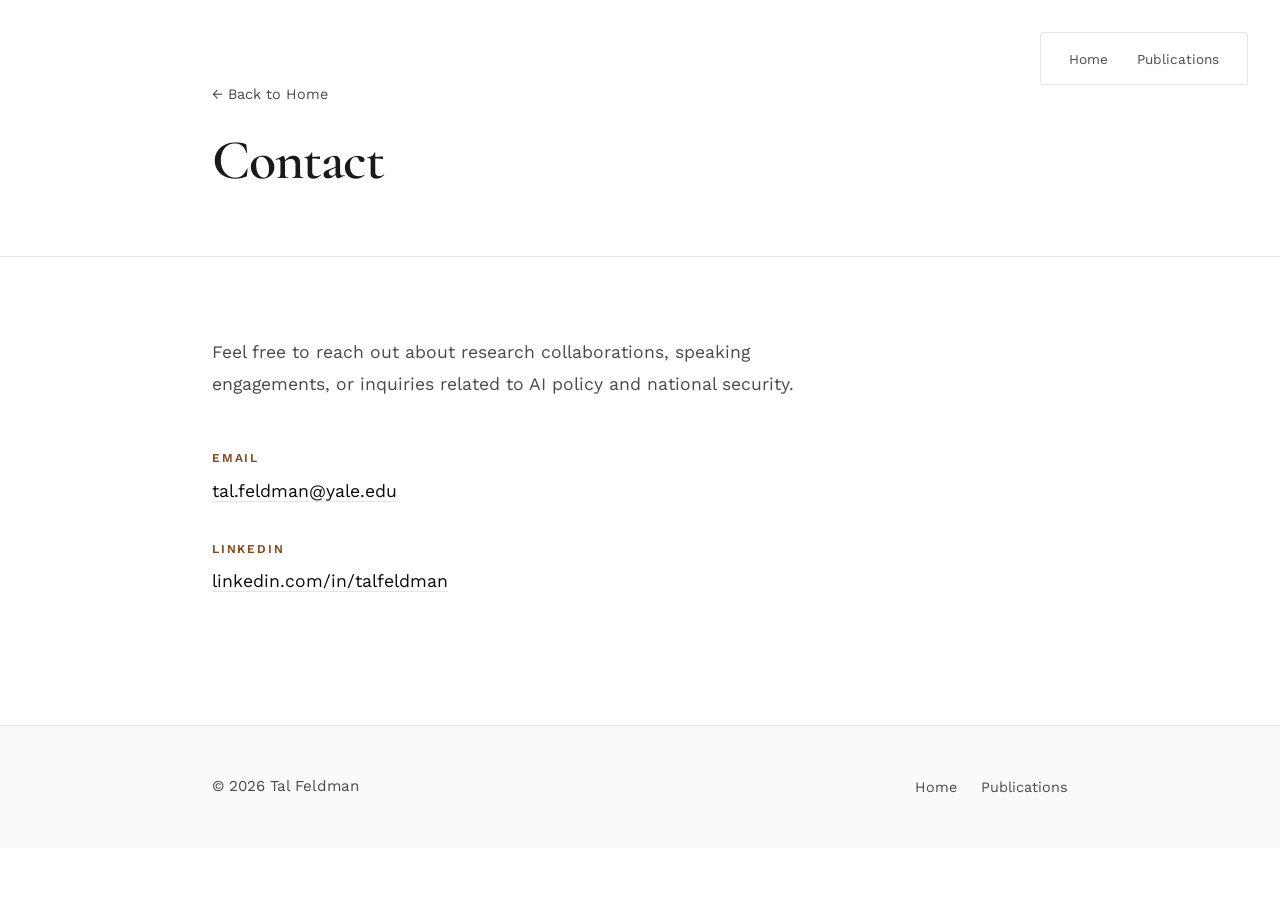
==== contact.html @ 5e678660 "Add files via upload" ====
<!DOCTYPE html>
<html lang="en">
<head>
    <meta charset="UTF-8">
    <meta name="viewport" content="width=device-width, initial-scale=1.0">
    
    <!-- Primary Meta Tags -->
    <title>Contact — Tal Feldman</title>
    <meta name="title" content="Contact — Tal Feldman">
    <meta name="description" content="Get in touch with Tal Feldman. Yale Law School JD candidate focused on AI, law, and national security.">
    <meta name="robots" content="index, follow">
    <meta name="author" content="Tal Feldman">
    
    <!-- Canonical URL -->
    <link rel="canonical" href="https://talxfeldman.com/contact.html">
    
    <!-- Open Graph / Facebook -->
    <meta property="og:type" content="website">
    <meta property="og:url" content="https://talxfeldman.com/contact.html">
    <meta property="og:title" content="Contact — Tal Feldman">
    <meta property="og:description" content="Get in touch with Tal Feldman.">
    
    <!-- Twitter -->
    <meta property="twitter:card" content="summary">
    <meta property="twitter:url" content="https://talxfeldman.com/contact.html">
    <meta property="twitter:title" content="Contact — Tal Feldman">
    
    <link rel="icon" type="image/svg+xml" href="favicon.svg">
    <link rel="preconnect" href="https://fonts.googleapis.com">
    <link rel="preconnect" href="https://fonts.gstatic.com" crossorigin>
    <link href="https://fonts.googleapis.com/css2?family=Cormorant+Garamond:wght@400;500;600;700&family=Work+Sans:wght@300;400;500;600&display=swap" rel="stylesheet">
    <style>
        :root {
            --primary-dark: #1a1a1a;
            --secondary-dark: #2d2d2d;
            --text-primary: #0a0a0a;
            --text-secondary: #4a4a4a;
            --accent: #8b4513;
            --accent-light: #b8651f;
            --border-subtle: #e5e5e5;
            --bg-subtle: #fafafa;
        }

        * {
            margin: 0;
            padding: 0;
            box-sizing: border-box;
        }

        body {
            font-family: 'Work Sans', -apple-system, sans-serif;
            line-height: 1.7;
            color: var(--text-primary);
            background: #ffffff;
            -webkit-font-smoothing: antialiased;
            -moz-osx-font-smoothing: grayscale;
        }

        .container {
            max-width: 920px;
            margin: 0 auto;
            padding: 0 2rem;
        }

        /* Header */
        header {
            padding: 5rem 0 3rem;
            border-bottom: 1px solid var(--border-subtle);
            opacity: 0;
            animation: fadeIn 1s ease-out forwards;
        }

        h1 {
            font-family: 'Cormorant Garamond', serif;
            font-size: 3.5rem;
            font-weight: 600;
            letter-spacing: -0.02em;
            margin-bottom: 1rem;
            color: var(--primary-dark);
            line-height: 1.1;
        }

        .back-link {
            display: inline-block;
            color: var(--text-secondary);
            text-decoration: none;
            font-size: 0.9rem;
            margin-bottom: 1.5rem;
            transition: color 0.3s ease;
        }

        .back-link:hover {
            color: var(--accent);
        }

        /* Contact Section */
        .contact-section {
            padding: 5rem 0 8rem;
            opacity: 0;
            animation: fadeIn 1s ease-out 0.3s forwards;
        }

        .contact-intro {
            font-size: 1.1rem;
            color: var(--text-secondary);
            line-height: 1.8;
            margin-bottom: 3rem;
            max-width: 600px;
        }

        .contact-methods {
            display: flex;
            flex-direction: column;
            gap: 2rem;
            max-width: 500px;
        }

        .contact-item {
            display: flex;
            flex-direction: column;
            gap: 0.5rem;
        }

        .contact-label {
            font-size: 0.75rem;
            text-transform: uppercase;
            letter-spacing: 0.15em;
            color: var(--accent);
            font-weight: 600;
        }

        .contact-value {
            font-size: 1.1rem;
            color: var(--text-primary);
        }

        .contact-value a {
            color: var(--text-primary);
            text-decoration: none;
            border-bottom: 1px solid var(--border-subtle);
            transition: all 0.3s ease;
        }

        .contact-value a:hover {
            color: var(--accent);
            border-color: var(--accent);
        }

        /* Footer */
        footer {
            padding: 3rem 0;
            border-top: 1px solid var(--border-subtle);
            background: var(--bg-subtle);
        }

        .footer-content {
            display: flex;
            justify-content: space-between;
            align-items: center;
            flex-wrap: wrap;
            gap: 1.5rem;
        }

        .footer-links {
            display: flex;
            gap: 1.5rem;
        }

        .footer-links a {
            color: var(--text-secondary);
            text-decoration: none;
            font-size: 0.9rem;
            transition: color 0.3s ease;
        }

        .footer-links a:hover {
            color: var(--accent);
        }

        .footer-text {
            font-size: 0.95rem;
            color: var(--text-secondary);
        }

        /* Skip Navigation */
        .skip-nav {
            position: fixed;
            top: 2rem;
            right: 2rem;
            z-index: 100;
            background: rgba(255, 255, 255, 0.95);
            backdrop-filter: blur(10px);
            border: 1px solid var(--border-subtle);
            border-radius: 2px;
            padding: 0.75rem 1rem;
            opacity: 0;
            animation: fadeIn 1s ease-out 0.5s forwards;
        }

        .skip-nav a {
            color: var(--text-secondary);
            text-decoration: none;
            font-size: 0.85rem;
            margin: 0 0.75rem;
            transition: color 0.3s ease;
            font-weight: 400;
        }

        .skip-nav a:hover {
            color: var(--accent);
        }

        /* Animations */
        @keyframes fadeIn {
            from {
                opacity: 0;
                transform: translateY(20px);
            }
            to {
                opacity: 1;
                transform: translateY(0);
            }
        }

        /* Responsive Design */
        @media (max-width: 768px) {
            h1 {
                font-size: 2.5rem;
            }

            header {
                padding: 3rem 0 2rem;
            }

            .contact-section {
                padding: 3rem 0 5rem;
            }

            .container {
                padding: 0 1.5rem;
            }

            .footer-content {
                flex-direction: column;
                align-items: flex-start;
            }

            .skip-nav {
                top: 1rem;
                right: 1rem;
                padding: 0.5rem 0.75rem;
            }

            .skip-nav a {
                font-size: 0.8rem;
                margin: 0 0.5rem;
            }
        }
    </style>
</head>
<body>
    <nav class="skip-nav">
        <a href="index.html">Home</a>
        <a href="publications.html">Publications</a>
    </nav>
    
    <header>
        <div class="container">
            <a href="index.html" class="back-link">← Back to Home</a>
            <h1>Contact</h1>
        </div>
    </header>

    <section class="contact-section">
        <div class="container">
            <p class="contact-intro">
                Feel free to reach out about research collaborations, speaking engagements, or inquiries related to AI policy and national security.
            </p>
            
            <div class="contact-methods">
                <div class="contact-item">
                    <div class="contact-label">Email</div>
                    <div class="contact-value">
                        <a href="mailto:tal.feldman@yale.edu">tal.feldman@yale.edu</a>
                    </div>
                </div>
                
                <div class="contact-item">
                    <div class="contact-label">LinkedIn</div>
                    <div class="contact-value">
                        <a href="https://www.linkedin.com/in/talfeldman/" target="_blank" rel="noopener">linkedin.com/in/talfeldman</a>
                    </div>
                </div>
            </div>
        </div>
    </section>

    <footer>
        <div class="container">
            <div class="footer-content">
                <div class="footer-text">
                    © 2026 Tal Feldman
                </div>
                <div class="footer-links">
                    <a href="index.html">Home</a>
                    <a href="publications.html">Publications</a>
                </div>
            </div>
        </div>
    </footer>
</body>
</html>
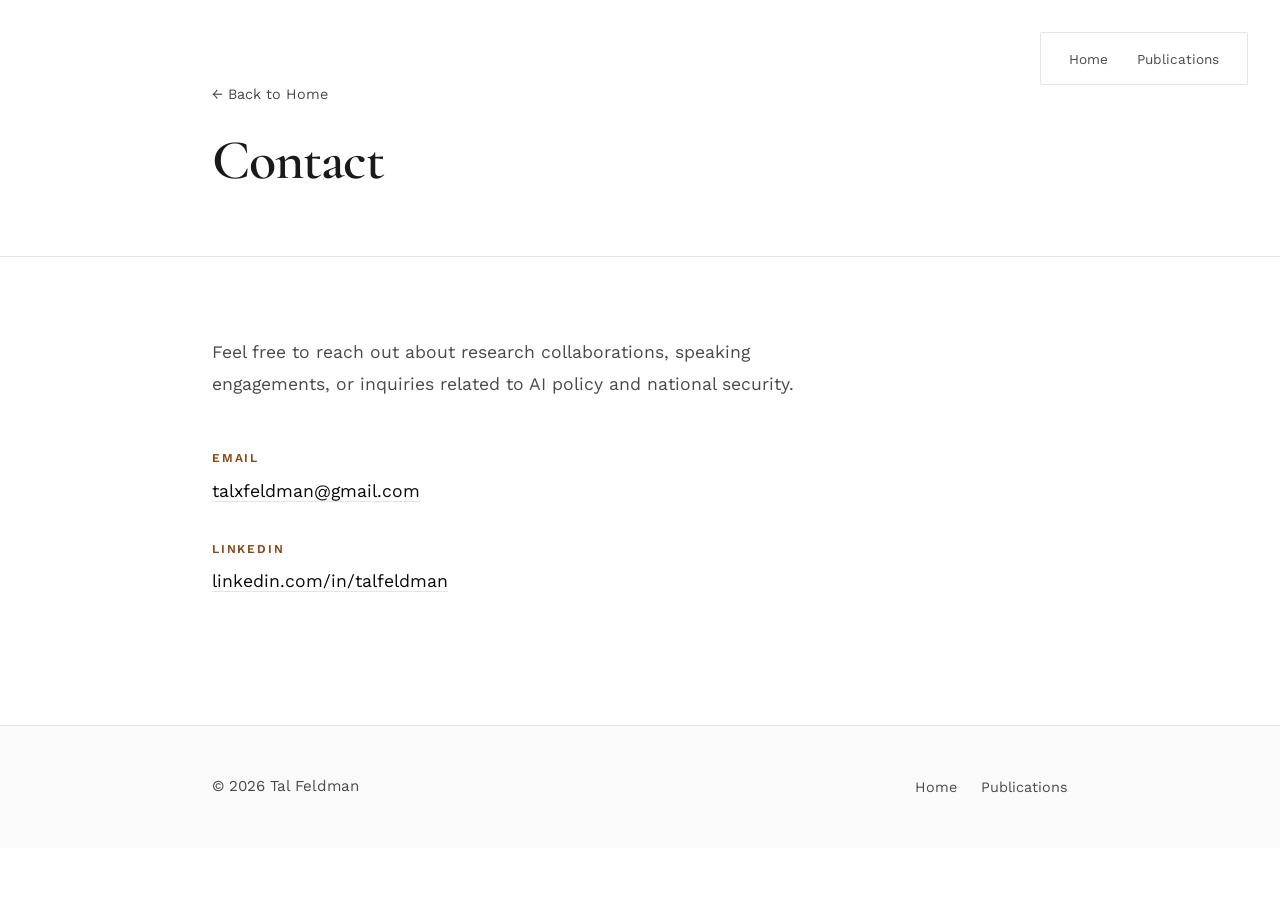
==== commit 63ef7162: "Update contact.html" ====
--- a/contact.html
+++ b/contact.html
@@ -25,7 +25,7 @@
     <meta property="twitter:url" content="https://talxfeldman.com/contact.html">
     <meta property="twitter:title" content="Contact — Tal Feldman">
     
-    <link rel="icon" type="image/svg+xml" href="favicon.svg">
+    <link rel="icon" type="image/svg+xml" href="/favicon.svg">
     <link rel="preconnect" href="https://fonts.googleapis.com">
     <link rel="preconnect" href="https://fonts.gstatic.com" crossorigin>
     <link href="https://fonts.googleapis.com/css2?family=Cormorant+Garamond:wght@400;500;600;700&family=Work+Sans:wght@300;400;500;600&display=swap" rel="stylesheet">
@@ -281,7 +281,7 @@
                 <div class="contact-item">
                     <div class="contact-label">Email</div>
                     <div class="contact-value">
-                        <a href="mailto:tal.feldman@yale.edu">tal.feldman@yale.edu</a>
+                        <a href="mailto:talxfeldman@gmail.com">talxfeldman@gmail.com</a>
                     </div>
                 </div>
                 
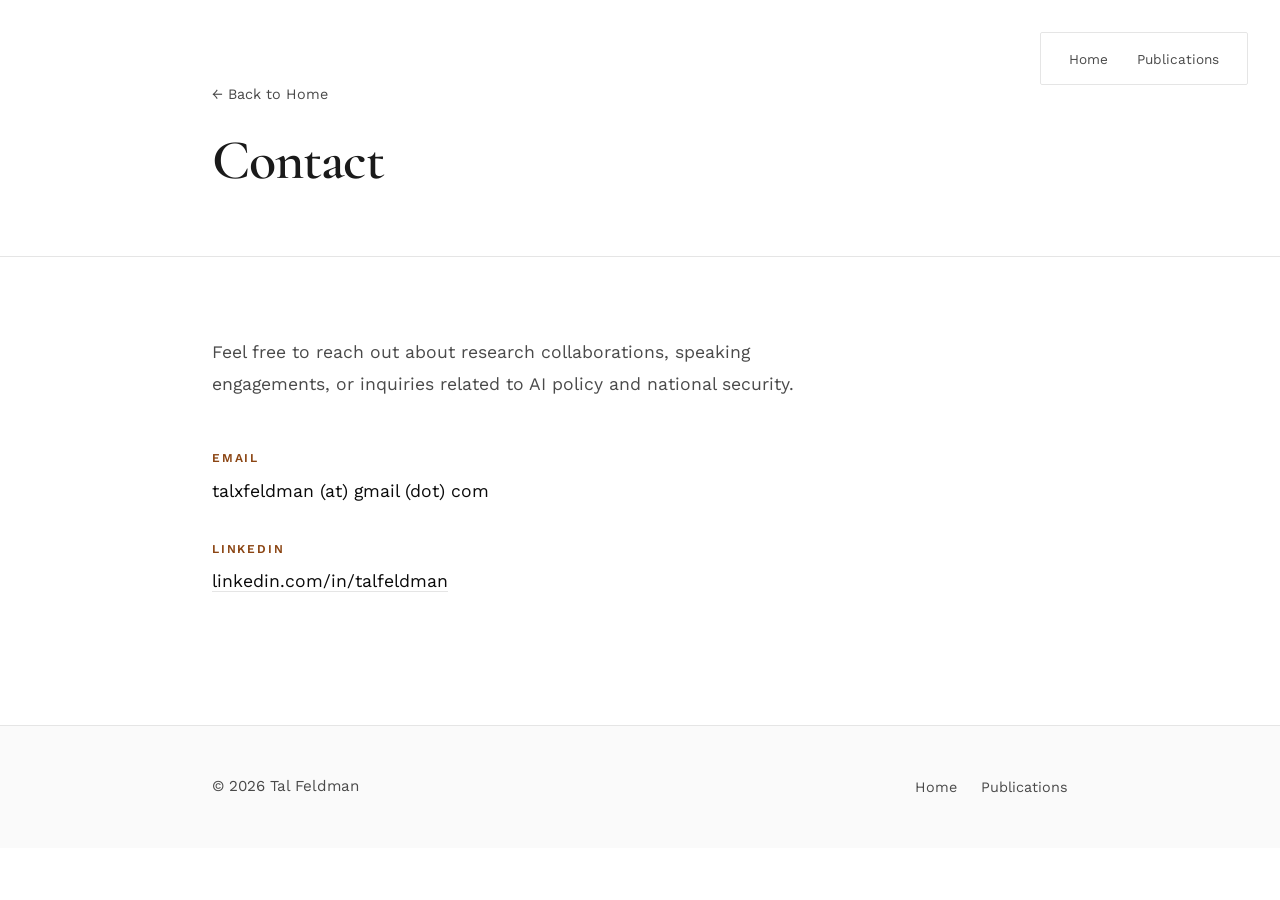
==== commit 8ca05afb: "Update contact.html" ====
--- a/contact.html
+++ b/contact.html
@@ -281,7 +281,7 @@
                 <div class="contact-item">
                     <div class="contact-label">Email</div>
                     <div class="contact-value">
-                        <a href="mailto:talxfeldman@gmail.com">talxfeldman@gmail.com</a>
+                        talxfeldman (at) gmail (dot) com
                     </div>
                 </div>
                 
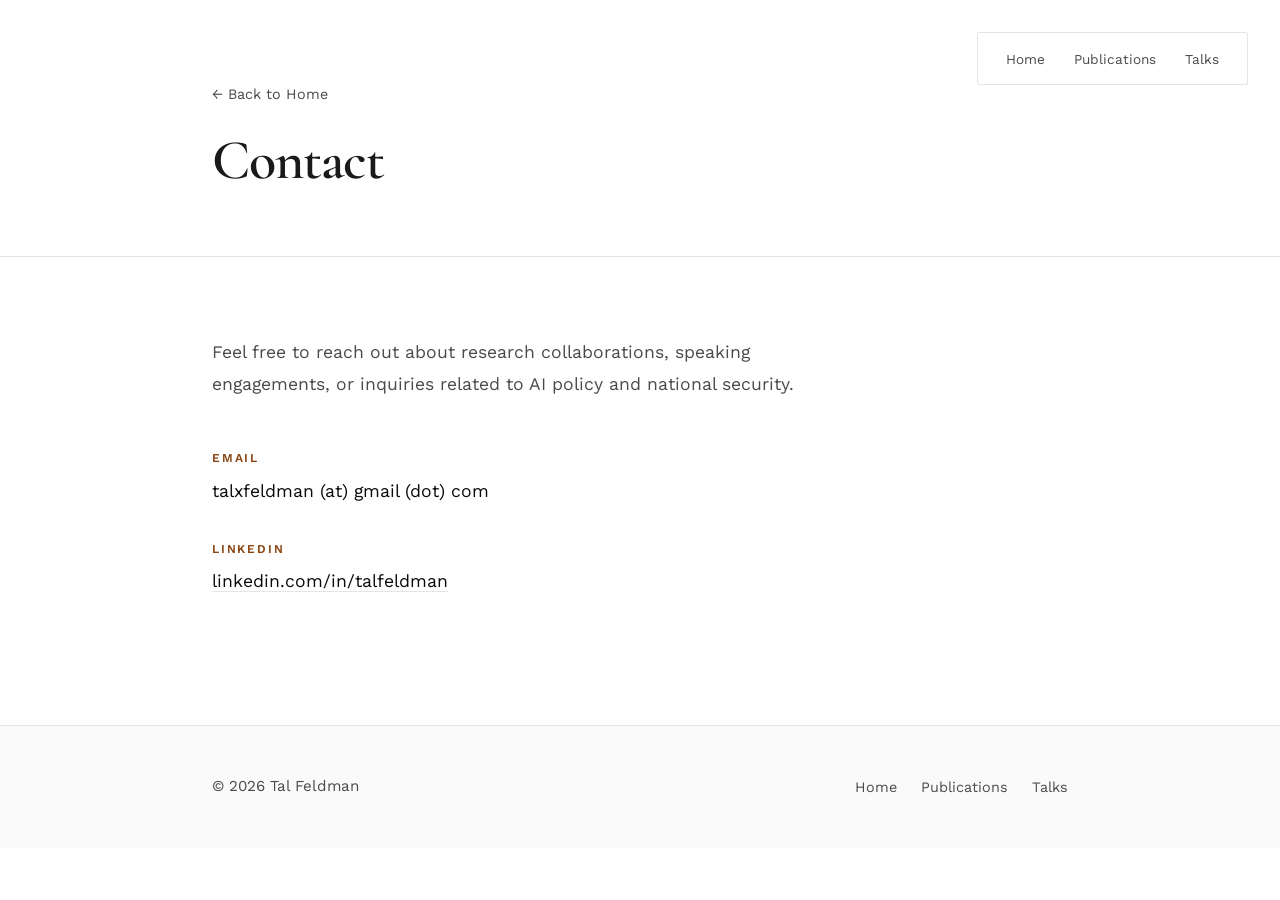
==== commit 16019971: "Add Talks page and nav links Co-Authored-By: Claude Opus 5.5 <noreply@anthropic.com>" ====
--- a/contact.html
+++ b/contact.html
@@ -262,6 +262,7 @@
     <nav class="skip-nav">
         <a href="index.html">Home</a>
         <a href="publications.html">Publications</a>
+        <a href="talks.html">Talks</a>
     </nav>
     
     <header>
@@ -304,6 +305,7 @@
                 <div class="footer-links">
                     <a href="index.html">Home</a>
                     <a href="publications.html">Publications</a>
+                    <a href="talks.html">Talks</a>
                 </div>
             </div>
         </div>
